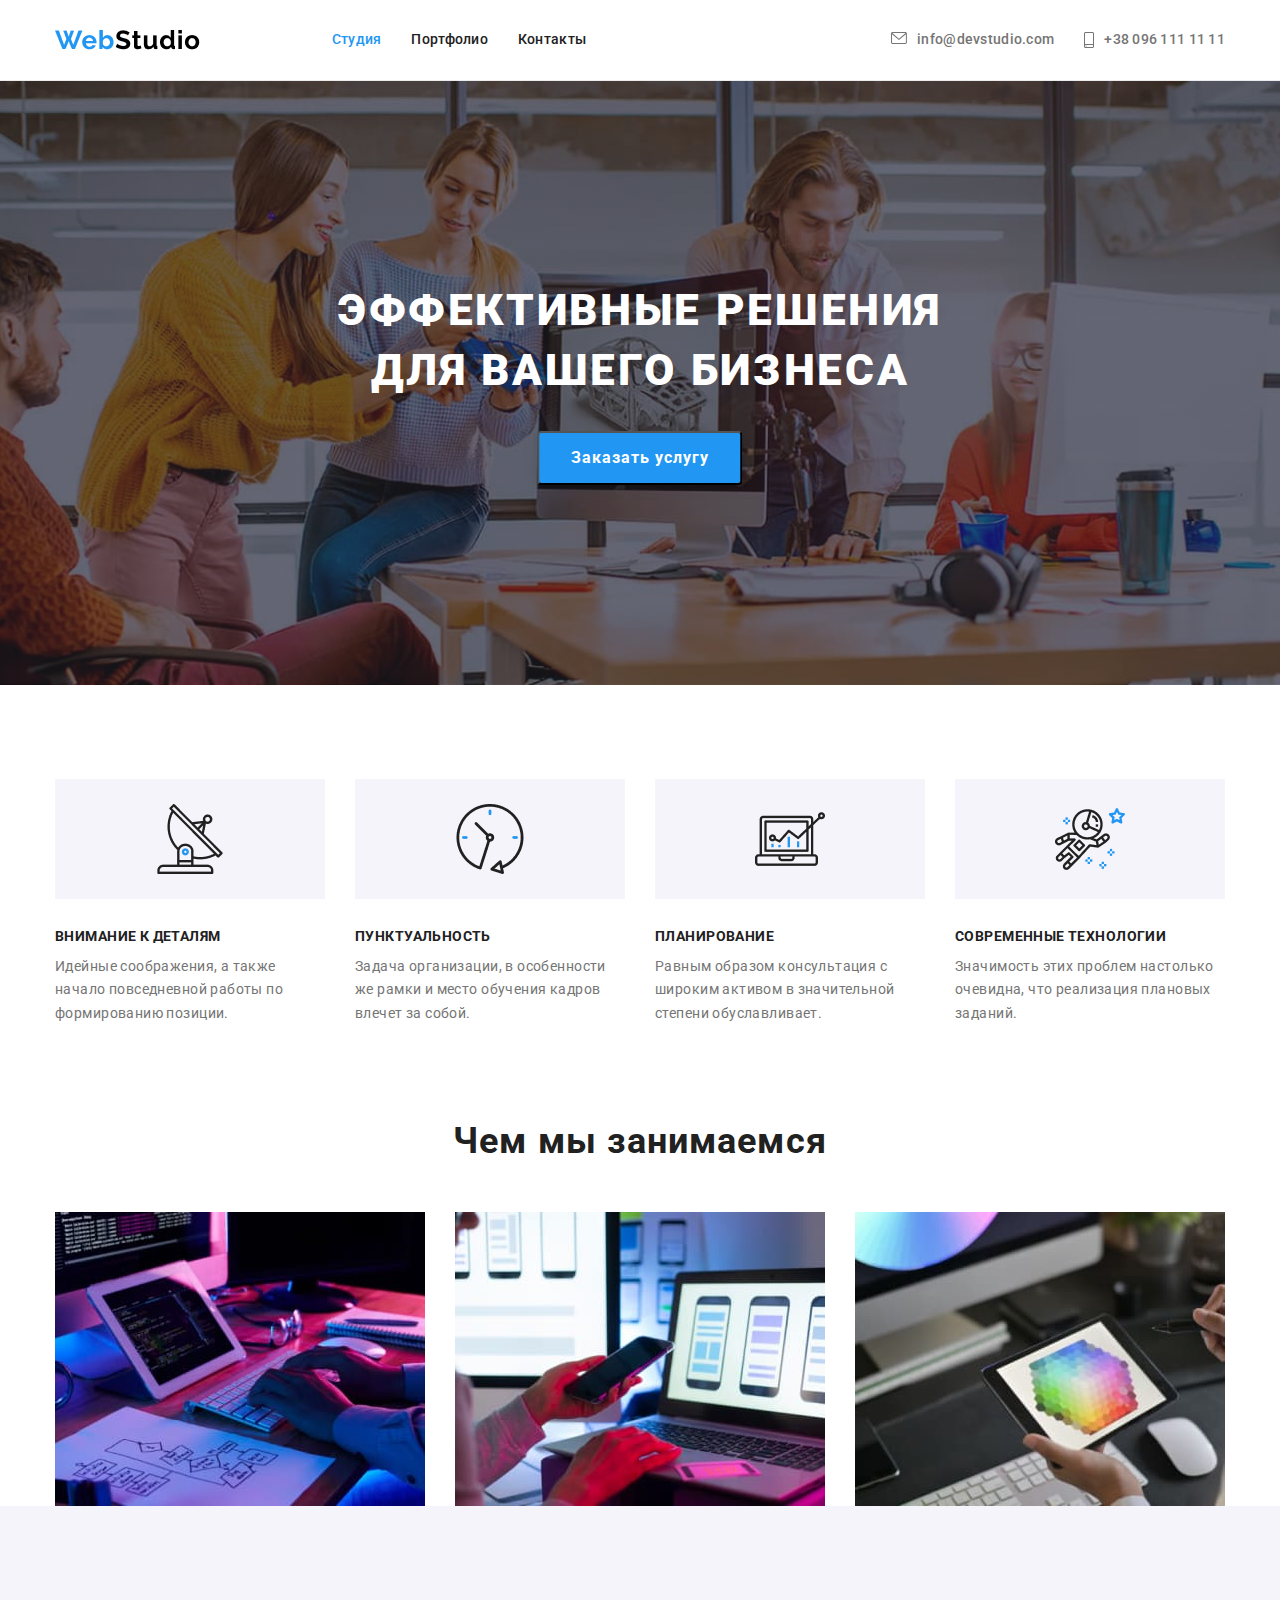
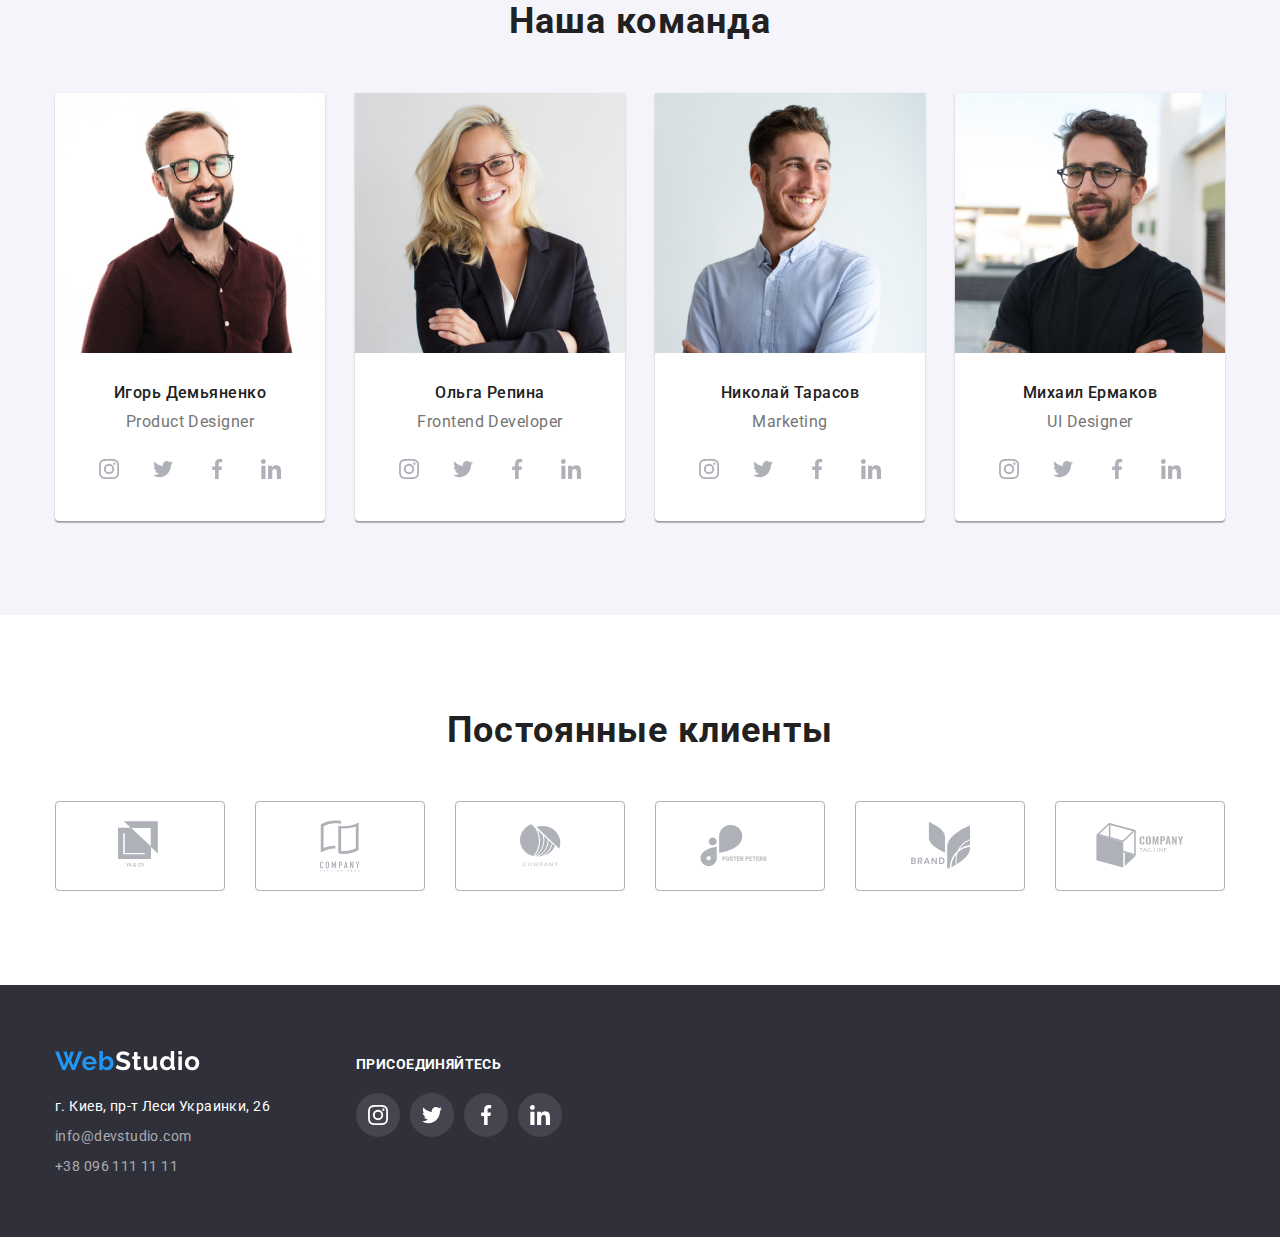
==== index.html @ 47b43efd "скопіював дз4" ====
<!DOCTYPE html>
<html lang="ru">
<head>
	<meta charset="UTF-8">
	<meta name="viewport" content="width=device-width, initial-scale=1.0">
	<title>homework4</title>
	<link href="https://fonts.googleapis.com/css2?family=Roboto:wght@400;500;700;900&display=swap" rel="stylesheet">
	<link rel="stylesheet" href="./css/modern-normalize.css">
	<link rel="stylesheet" href="./css/style.css">
</head>
<body>

	<header id="header">
		<div class="container">
			<a	href="." class="logo-header"><img src="./images/WebStudioheader.png" alt="logo"></a>
			<nav>
				<ul class="navygation">
					<li><a href="./index.html" class="activ">Студия</a></li>
					<li><a href="./portfolio.html">Портфолио</a></li>
					<li><a href="">Контакты</a></li>
				</ul>
				<ul  class="contact-us">
					<li>
						<a href="mailto:info@devstudio.com" class="contact-us-list">
						<svg class="contact-us-icon" width="16" height="12">
							<use href="./images/symbol-defs.svg#icon-envelope"></use>
						</svg>
						info@devstudio.com
						</a>
					</li>
					<li>
						<a href="tel:+380961111111">
							<svg class="contact-us-icon" width="10" height="16">
								<use href="./images/symbol-defs.svg#icon-smartphone"></use>
							</svg>
							+38 096 111 11 11
						</a>
					</li>
				</ul>
			</nav>
		</div>
	</header>


	<main id="main">
		<!--Блок герой-->
		<section class="block-hero">
			<div class="container">
				<h1>Эффективные решения<br>для вашего бизнеса</h1>
				<!--<a href="">Заказать услугу</a> переделал на кнопку согласно описи в макете-->
				<button>Заказать услугу</button>
			</div>
		</section>
		<section class="our-features">
			<div class="container">

				<h2>Особенности</h2>

				<ul class="our-features-cards">
					<li class="our-features-list">
						<h3>Внимание к деталям</h3>
						<p>Идейные соображения, а также начало повседневной работы по формированию позиции.</p>
					</li>
					<li class="our-features-list">
						<h3>Пунктуальность</h3>
						<p>Задача организации, в особенности же рамки и место обучения кадров влечет за собой.</p>
					</li>
					<li class="our-features-list">
						<h3>Планирование</h3>
						<p>Равным образом консультация с широким активом в значительной степени обуславливает.</p>
					</li>
					<li class="our-features-list">
						<h3>Современные технологии</h3>
						<p>Значимость этих проблем настолько очевидна, что реализация плановых заданий.</p>
					</li>
				</ul>
				
			</div>
		</section>
		<section class="activity">
			<div class="container">
				<h2>Чем мы занимаемся</h2>
				<ul class="activity-list">
					<li><img src="./images/img1.jpg" alt="Разработка приложений для персонального компьютера" width="370"></li>
					<li><img src="./images/img2.jpg" alt="Разработка приложений для смартфона" width="370"></li>
					<li><img src="./images/img3.jpg"  alt="Разработка приложений для планшета" width="370"></li>
				</ul>
			</div>
		</section>
		<section class="team">
			<div class="container">
				<h2>Наша команда</h2>
				<ul class="team-list">
					<li class="team-item">
						<img src="./images/img_team1.jpg" alt="Игорь Демьяненко" width="270">
						<div>
							<h3>Игорь Демьяненко</h3>
							<p>Product Designer</p>
						</div>
						<div class="social-block-team">
							<ul class="social-list-team">
								<li>
									<a href="social-icon-team">
										<svg class="icon-team" width="20" height="20">
											<use href="./images/symbol-defs.svg#icon-instagram"></use>
										</svg>
									</a>
								</li>
								<li>
									<a href="social-icon-team">
										<svg class="icon-team" width="20" height="20">
											<use href="./images/symbol-defs.svg#icon-twitter"></use>
										</svg>
									</a>
								</li>
								<li>
									<a href="social-icon-team">
										<svg class="icon-team" width="20" height="20">
											<use href="./images/symbol-defs.svg#icon-facebook"></use>
										</svg>
									</a>
								</li>
								<li>
									<a href="social-icon-team">
										<svg class="icon-team" width="20" height="20">
											<use href="./images/symbol-defs.svg#icon-linkedin"></use>
										</svg>
									</a>
								</li>
							</ul>
						</div>
					</li>

					<li class="team-item">
						<img src="./images/img_team2.jpg" alt="Ольга Репина" width="270">
						<div>
							<h3>Ольга Репина</h3>
							<p>Frontend Developer</p>
						</div>
						<div class="social-block-team">
							<ul class="social-list-team">
								<li>
									<a href="social-icon-team">
										<svg class="icon-team" width="20" height="20">
											<use href="./images/symbol-defs.svg#icon-instagram"></use>
										</svg>
									</a>
								</li>
								<li>
									<a href="social-icon-team">
										<svg class="icon-team" width="20" height="20">
											<use href="./images/symbol-defs.svg#icon-twitter"></use>
										</svg>
									</a>
								</li>
								<li>
									<a href="social-icon-team">
										<svg class="icon-team" width="20" height="20">
											<use href="./images/symbol-defs.svg#icon-facebook"></use>
										</svg>
									</a>
								</li>
								<li>
									<a href="social-icon-team">
										<svg class="icon-team" width="20" height="20">
											<use href="./images/symbol-defs.svg#icon-linkedin"></use>
										</svg>
									</a>
								</li>
							</ul>
						</div>
					</li>
				
					<li class="team-item">
					<img src="./images/img_team3.jpg" alt="Николай Тарасов" width="270">
						<div>
							<h3>Николай Тарасов</h3>
							<p>Marketing</p>
						</div>
						<div class="social-block-team">
							<ul class="social-list-team">
								<li>
									<a href="social-icon-team">
										<svg class="icon-team" width="20" height="20">
											<use href="./images/symbol-defs.svg#icon-instagram"></use>
										</svg>
									</a>
								</li>
								<li>
									<a href="social-icon-team">
										<svg class="icon-team" width="20" height="20">
											<use href="./images/symbol-defs.svg#icon-twitter"></use>
										</svg>
									</a>
								</li>
								<li>
									<a href="social-icon-team">
										<svg class="icon-team" width="20" height="20">
											<use href="./images/symbol-defs.svg#icon-facebook"></use>
										</svg>
									</a>
								</li>
								<li>
									<a href="social-icon-team">
										<svg class="icon-team" width="20" height="20">
											<use href="./images/symbol-defs.svg#icon-linkedin"></use>
										</svg>
									</a>
								</li>
							</ul>
						</div>
					</li>
					
					<li class="team-item">
					<img src="./images/img_team4.jpg" alt="Михаил Ермаков" width="270">
						<div>
							<h3>Михаил Ермаков</h3>
							<p>UI Designer</p>
						</div>
						<div class="social-block-team">
							<ul class="social-list-team">
								<li>
									<a href="social-icon-team">
										<svg class="icon-team" width="20" height="20">
											<use href="./images/symbol-defs.svg#icon-instagram"></use>
										</svg>
									</a>
								</li>
								<li>
									<a href="social-icon-team">
										<svg class="icon-team" width="20" height="20">
											<use href="./images/symbol-defs.svg#icon-twitter"></use>
										</svg>
									</a>
								</li>
								<li>
									<a href="social-icon-team">
										<svg class="icon-team" width="20" height="20">
											<use href="./images/symbol-defs.svg#icon-facebook"></use>
										</svg>
									</a>
								</li>
								<li>
									<a href="social-icon-team">
										<svg class="icon-team" width="20" height="20">
											<use href="./images/symbol-defs.svg#icon-linkedin"></use>
										</svg>
									</a>
								</li>
							</ul>
						</div>
					</li>
				</ul>
			</div>
		</section>

		<section class="regular-customers">
			<div class="container">
				<h2>Постоянные клиенты</h2>
				<ul class="regular-customers-list">
					<li>
						<a href="customers-logo">
							<svg class="customers-logo-item" width="44" height="49">
								<use href="./images/symbol-defs.svg#icon-logo1"></use>
							</svg>
						</a>
					</li>
					<li>
						<a href="customers-logo">
							<svg class="customers-logo-item" width="40" height="52">
								<use href="./images/symbol-defs.svg#icon-logo2"></use>
							</svg>
						</a>
					</li>
					<li>
						<a href="customers-logo">
							<svg class="customers-logo-item" width="41" height="43">
								<use href="./images/symbol-defs.svg#icon-logo3"></use>
							</svg>
						</a>
					</li>
					<li>
						<a href="customers-logo">
							<svg class="customers-logo-item" width="80" height="42">
								<use href="./images/symbol-defs.svg#icon-logo4"></use>
							</svg>
						</a>
					</li>
					<li>
						<a href="customers-logo">
							<svg class="customers-logo-item" width="59" height="47">
								<use href="./images/symbol-defs.svg#icon-logo5"></use>
							</svg>
						</a>
					</li>
					<li>
						<a href="customers-logo">
							<svg class="customers-logo-item" width="88" height="45">
								<use href="./images/symbol-defs.svg#icon-logo6"></use>
							</svg>
						</a>
					</li>
				</ul>
			</div>

		</section>

	</main>

	<footer id="footer">
		<div class="container">
			<div class="footer-box">
				<div class="addres-box">
					<a	href="" class="logo-footer"><img src="./images/WebStudiofooter.png" alt="logo"></a>
					<address>
						<ul class="footer-contacts">
							<li class="addres"><a href="">г. Киев, пр-т Леси Украинки, 26</a></li>
							<li class="contacts-mail"><a href="mailto:info@devstudio.com">info@devstudio.com</a></li>
							<li class="contacts-tell"><a href="tel:+380961111111">+38 096 111 11 11</a></li>
						</ul>
					</address>
				</div>
				<div class="social-links">
					<p>присоединяйтесь</p>
					<ul class="social-list">
						<li>
							<a href="social-icon">
								<svg class="icon" width="20" height="20">
									<use href="./images/symbol-defs.svg#icon-instagram"></use>
								</svg>
							</a>
						</li>
						<li>
							<a href="social-icon">
								<svg class="icon" width="20" height="20">
									<use href="./images/symbol-defs.svg#icon-twitter"></use>
								</svg>
							</a>
						</li>
						<li>
							<a href="social-icon">
								<svg class="icon" width="20" height="20">
									<use href="./images/symbol-defs.svg#icon-facebook"></use>
								</svg>
							</a>
						</li>
						<li>
							<a href="social-icon">
								<svg class="icon" width="20" height="20">
									<use href="./images/symbol-defs.svg#icon-linkedin"></use>
								</svg>
							</a>
						</li>
					</ul>
				</div>
			</div>
		</div>
   </footer>		
</body>
</html>
---- css/style.css ----
:root {
	--primary-bg-color:  #ffffff;
	--primary-text-color: #212121;
	--secondary-text-color: #757575;
	--acent-text-color-navigation: #2196F3;
	--hero-text-color: #ffffff;
	--secondary-bg-color: #2F303A;
	--hero-button-bg: #2196F3;
	--hero-button-bg-activ: #188CE8;
	--team-bg: #F5F4FA;
	--filter-bg-color: #F5F4FA;
	--gradient-color: rgba(47, 48, 58, 0.4);
	--icon-footer-bg: rgba(255, 255, 255, 0.1);
	--icon-team-color: #AFB1B8;
}

body {
	font-family: Roboto;
	background: var(--primary-bg-color);
}
body li {
	list-style-type: none;
}

/*убираем стандартные маржены*/
h1,
h2,
h3,
h4,
p,
ul {
	margin: 0;
	padding: 0;
}
/*container*/

.container {
	box-sizing: border-box; 
	width: 1200px;
	padding-left: 15px;
	padding-right: 15px;
	margin-left: auto;
	margin-right: auto;
}
/*HEADER*/

#header {
	border-bottom: 1px solid #ECECEC;
}

#header > .container {
	display: flex;
	justify-content: space-between;
	align-items: center;
}

#header a {
	display: flex;
}

nav {
	display: flex;
}

.navygation {
	display: flex;
	margin-left: 93px;
}

.contact-us {
	display: flex;
	margin-left: 305px;
}

.logo-header {
	padding-top: 6px;
	padding-bottom: 5px;
	margin-top: 24px;
	margin-bottom: 25px;

}

.logo-header img {
	display: block;
}

nav li:not(:first-child) {
	margin-left: 30px;
}

.navygation a,
.contact-us a {

	text-decoration: none;
	font-weight: 500;
	font-size: 14px;
	line-height: 1.14;
	letter-spacing: 0.02em;
}
.navygation a {
	color: var(--primary-text-color);
}
.contact-us  a {
	color: var(--secondary-text-color);
}

.navygation a:hover,
.navygation a:focus,
.contact-us a:hover,
.contact-us a:focus  {
	color: var(--acent-text-color-navigation);
	fill: var(--acent-text-color-navigation);
}

.contact-us-list a{
	display: flex;
	flex-direction: row;
	justify-content: space-between;
}

.contact-us-icon {
	margin-right: 10px;
	fill: currentColor;
}

/*END HEADER*/

/*HERO*/
.block-hero {
	max-width: 1600px;
	padding-top: 200px;
	padding-bottom: 200px;
	margin-left: auto;
	margin-right: auto;

	background: var(--secondary-bg-color);
	color: var(--hero-text-color);
	background-image: linear-gradient(var(--gradient-color), var(--gradient-color)), url(../images/herobackground.jpg);
	background-repeat: no-repeat;
	background-size: cover;
	background-position: center;
}

/*.block-hero > .container {
	padding-top: 200px;
	padding-bottom: 200px;
}*/

.block-hero  h1 {
	text-align: center;
	text-decoration: none;
	font-weight: 900;
	font-size: 44px;
	line-height: 1.36;
	letter-spacing: 0.06em;
	text-transform: uppercase;
	margin-bottom: 30px;
}

.block-hero button,
.block-hero button:hover {
	position: relative;
	left: 50%;
	transform: translate(-50%, 0);
	padding: 10px 32px;

	font-weight: 700;
	font-size: 16px;
	line-height: 1.87;
	text-align: center;
	letter-spacing: 0.06em;
	color: var(--hero-text-color);
	box-shadow: 0px 4px 4px rgba(0, 0, 0, 0.15);
	border-radius: 4px;
}

/* изменение фона при наведении на кнопку*/
.block-hero button {
	background: var(--hero-button-bg);
}

.block-hero button:hover,
.block-hero button:focus {
	background: var(--hero-button-bg-activ);
}

/*end HERO*/


/*ОСОБЕННОСТИ*/

/* скрываем h2 который отсутствует на макете*/

.our-features {
	padding-top: 94px;
	padding-bottom: 94px;
}

.our-features h2 {
	display: none;
	/*opacity: 0;*/
}

.our-features-cards {
	display: flex;

}

.our-features-list:not(:last-child) {
	margin-right: 30px;
}

.our-features-list {
	display: block;
	width: 270px;
}

/*создаю картинки через псевдоэлементы*/

.our-features-list::before {
	content: "";
	display: block;
	height: 120px;
	width: 270px;
	
	background-repeat: no-repeat;
	background-position: center;
	background-color: var(--team-bg);
	margin-bottom: 30px;
}

.our-features-list:nth-child(1)::before {
	background-image: url(../images/antenna1.png);
}

.our-features-list:nth-child(2)::before {
	background-image: url(../images/clock.png);
}

.our-features-list:nth-child(3)::before {
	background-image: url(../images/diagram.png);
}

.our-features-list:nth-child(4)::before {
	background-image: url(../images/astronaut.png);
}

/*END создаю картинки через псевдоэлементы*/

.our-features h3 {
	display: block;
	margin-bottom: 10px;


	font-weight: 700;
	font-size: 14px;
	line-height: 1.14;
	letter-spacing: 0.03em;
	text-transform: uppercase;
	color: var(--primary-text-color);
}
.our-features p {
	font-weight: 400;
	font-size: 14px;
	line-height: 1.71;
	letter-spacing: 0.03em;
	color: var(--secondary-text-color);
}
/*END ОСОБЕННОСТИ*/ 

/*ЧЕМ МЫ ЗАНИМАЕМСЯ*/

.activity  h2 {
	text-align: center;

	font-weight: 700;
	font-size: 36px;
	line-height: 1.17;
	letter-spacing: 0.03em;
	color: var(--primary-text-color)
}

.activity-list {
	display: flex;
	justify-content: space-between;
	margin-top: 50px;
}

.activity-list img {
	display: block;
}
/*END ЧЕМ МЫ ЗАНИМАЕМСЯ*/

/*НАША КОМАНДА*/

.team {
	padding-top: 94px;
	padding-bottom: 94px;

	background: var(--team-bg);
}

.team  h2 {
	text-align: center;
	margin-bottom: 50px;

	font-weight: 700;
	font-size: 36px;
	line-height: 1.17;
	letter-spacing: 0.03em;
	color: var(--primary-text-color);
}

.team-item {
	padding-bottom: 30px;

	box-shadow: 0px 1px 3px rgba(0, 0, 0, 0.12), 0px 1px 1px rgba(0, 0, 0, 0.14), 0px 2px 1px rgba(0, 0, 0, 0.2);
	border-radius: 0px 0px 4px 4px;
	background-color: var(--primary-bg-color);

}

.team-item > img {
	display: block;
	margin-bottom: 30px;
}

.team h3 {
	text-align: center;
	margin-bottom: 10px;

	font-weight: 500;
	font-size: 16px;
	line-height: 1.19;
	letter-spacing: 0.03em;
	color: var(--primary-text-color);
}
.team p {
	text-align: center;

	font-weight: 400;
	font-size: 16px;
	line-height: 1.19;
	letter-spacing: 0.03em;
	color: var(--secondary-text-color);

	margin-bottom: 16px;
}

.team-list {
	display: flex;
	justify-content: space-between;
}

/*----------------------*/





.social-list-team a {
	display: flex;
	padding: 0;
}


.social-list-team {
	display: flex;
	justify-content: space-between;
	padding-left: 32px;
	padding-right: 32px;
}


.social-list-team li
 {
	display: flex;
	justify-content: center;
	align-items: center;
	width: 44px;
	height: 44px;
	border-radius: 50%;
	background: #ffffff;
	fill: var(--icon-team-color);
}

.social-list-team a {
	display: flex;
	justify-content: center;
	align-items: center;
	width: 44px;
	height: 44px;
	border-radius: 50%;
}

.social-list-team a:focus,
.social-list-team > li:hover {
	background-color: var(--hero-button-bg);
	fill: var(--hero-text-color);
}

/*regular-customers*/


.regular-customers {
	padding-top: 94px;
	padding-bottom: 94px;
}

.regular-customers h2 {
	margin-bottom: 50px;

	font-weight: 700;
	font-size: 36px;
	line-height: 1.17;
	text-align: center;
	letter-spacing: 0.03em;

	color: var(--primary-text-color);
}

.regular-customers-list {
	display: flex;
	justify-content: space-between;
}


.regular-customers-list  a {
	display: flex;
	justify-content: center;
	align-items: center;

	width: 170px;
	height: 90px;
	border: 1px solid var(--icon-team-color);
	box-sizing: border-box;
	border-radius: 4px;
	fill:  #AFB1B8;
	cursor: pointer;
}

.regular-customers-list a:focus,
.regular-customers-list  a:hover {
	border-color: var(--hero-button-bg);
	fill: var(--hero-button-bg);
}
/*end regular-customers*/

/*FOOTER*/

footer {
	padding-top: 60px;
	padding-bottom: 60px;


	background: var(--secondary-bg-color);
}

.logo-footer > img {
	display: block;
}

.logo-footer {
	display: block;
	width: 145px;

	padding-top: 6px;
	padding-bottom: 5px;
	margin-bottom: 20px;

}


.addres > a {
	display: block;

	font-style: normal;
	text-decoration: none;
	font-weight: 400;
	font-size: 14px;
	line-height: 1.5;
	letter-spacing: 0.03em;
	color: var(--hero-text-color);
}
.contacts-mail > a,
.contacts-tell > a  {
	display: block;

	font-style: normal;
	text-decoration: none;
	font-weight: 400;
	font-size: 14px;
	line-height: 1.5;
	letter-spacing: 0.03em;
	color:rgba(255, 255, 255, 0.6);
	;
}

.footer-contacts > li:not(:last-child) {
	margin-bottom: 9px;
}

/*----------------*/

.addres-box {
	width: 231px;
}

.footer-box {
	display: flex;
}

.social-links {
	margin-left: 70px;
	width: 206px;
}

.social-links > p {
	font-weight: 700;
	font-size: 14px;
	line-height: 1.14;
	letter-spacing: 0.03em;
	text-transform: uppercase;

	color: #FFFFFF;

	margin-top: 12px;
	margin-bottom: 20px;
}

.icon {
	fill: var(--hero-text-color);
}

.social-list {
	display: flex;
	justify-content: space-between;
}



.social-list > li {
	display: flex;
	justify-content: center;
   align-items: center;
	width: 44px;
	height: 44px;
	background-color: var(--icon-footer-bg);
	border-radius: 50%;
}

.social-list a {
	display: flex;
	justify-content: center;
   align-items: center;
	width: 44px;
	height: 44px;
	border-radius: 50%;
}

.social-list a:focus,
.social-list > li:hover {
	background-color: var(--hero-button-bg);
}



/*---------------------*/


/*стилизация портфолио*/

/*ФИЛЬТР*/

#main-portfolio {
	padding-top: 94px;
	padding-bottom: 94px;
}

.filters {
	display: flex;
	justify-content: center;
}

.filters li {
	display: flex;
	margin-bottom: 50px;
}

.filters li:not(:last-child) {
	margin-right: 8px;
}

a.activ {
	color: var(--acent-text-color-navigation);
}
.filters a {
	text-decoration: none;
	font-weight: 500;
	font-size: 16px;
	line-height: 1.62;
	letter-spacing: 0.03em;
	color: var(--primary-text-color);

	background: var(--filter-bg-color);
	border-radius: 4px;
	padding: 6px 22px;
}
.filters a:hover,
.filters a:focus {		
	font-weight: 500;
	font-size: 16px;
	line-height: 1.62;
	letter-spacing: 0.03em;
	color: var(--hero-text-color);
	box-shadow: 0px 3px 1px rgba(0, 0, 0, 0.1), 0px 1px 2px rgba(0, 0, 0, 0.08), 0px 2px 2px rgba(0, 0, 0, 0.12);

	background: var(--acent-text-color-navigation);
}

/*END ФИЛЬТР*/

/* НАШИ ПРОЕКТЫ*/



.project-list {
	box-sizing: border-box;
	display: flex;
	flex-wrap: wrap;
	justify-content: space-between;
}

.project-card {
	box-sizing: border-box;
	width: 370px;
}

.project-card img {
	display: block;
}

.project-card a {
	text-decoration: none;
}

.project-content {
	padding: 20px 24px;
	
	border-left: 1px solid #EEEEEE;
	border-right: 1px solid #EEEEEE;
	border-bottom: 1px solid #EEEEEE;
}

.project-name {
	margin-bottom: 4px;

	font-weight: 700;
	font-size: 18px;
	line-height: 2;
	letter-spacing: 0.06em;
	color: var(--primary-text-color);

}
.project-type {
	font-weight: 400;
	font-size: 16px;
	line-height: 1.9;
	letter-spacing: 0.03em;
	color: var(--secondary-text-color);
}

.project-card:not(:nth-last-child(-n + 3)) {
	margin-bottom: 30px;
}

.project-card > a {
	display: block;
	width: 100%;
	height: 100%;
}

.project-card > a:focus,
.project-card:hover {
	box-shadow: 0px 1px 1px rgba(0, 0, 0, 0.12), 0px 4px 4px rgba(0, 0, 0, 0.06), 1px 4px 6px rgba(0, 0, 0, 0.16);
}

/* END НАШИ ПРОЕКТЫ*/
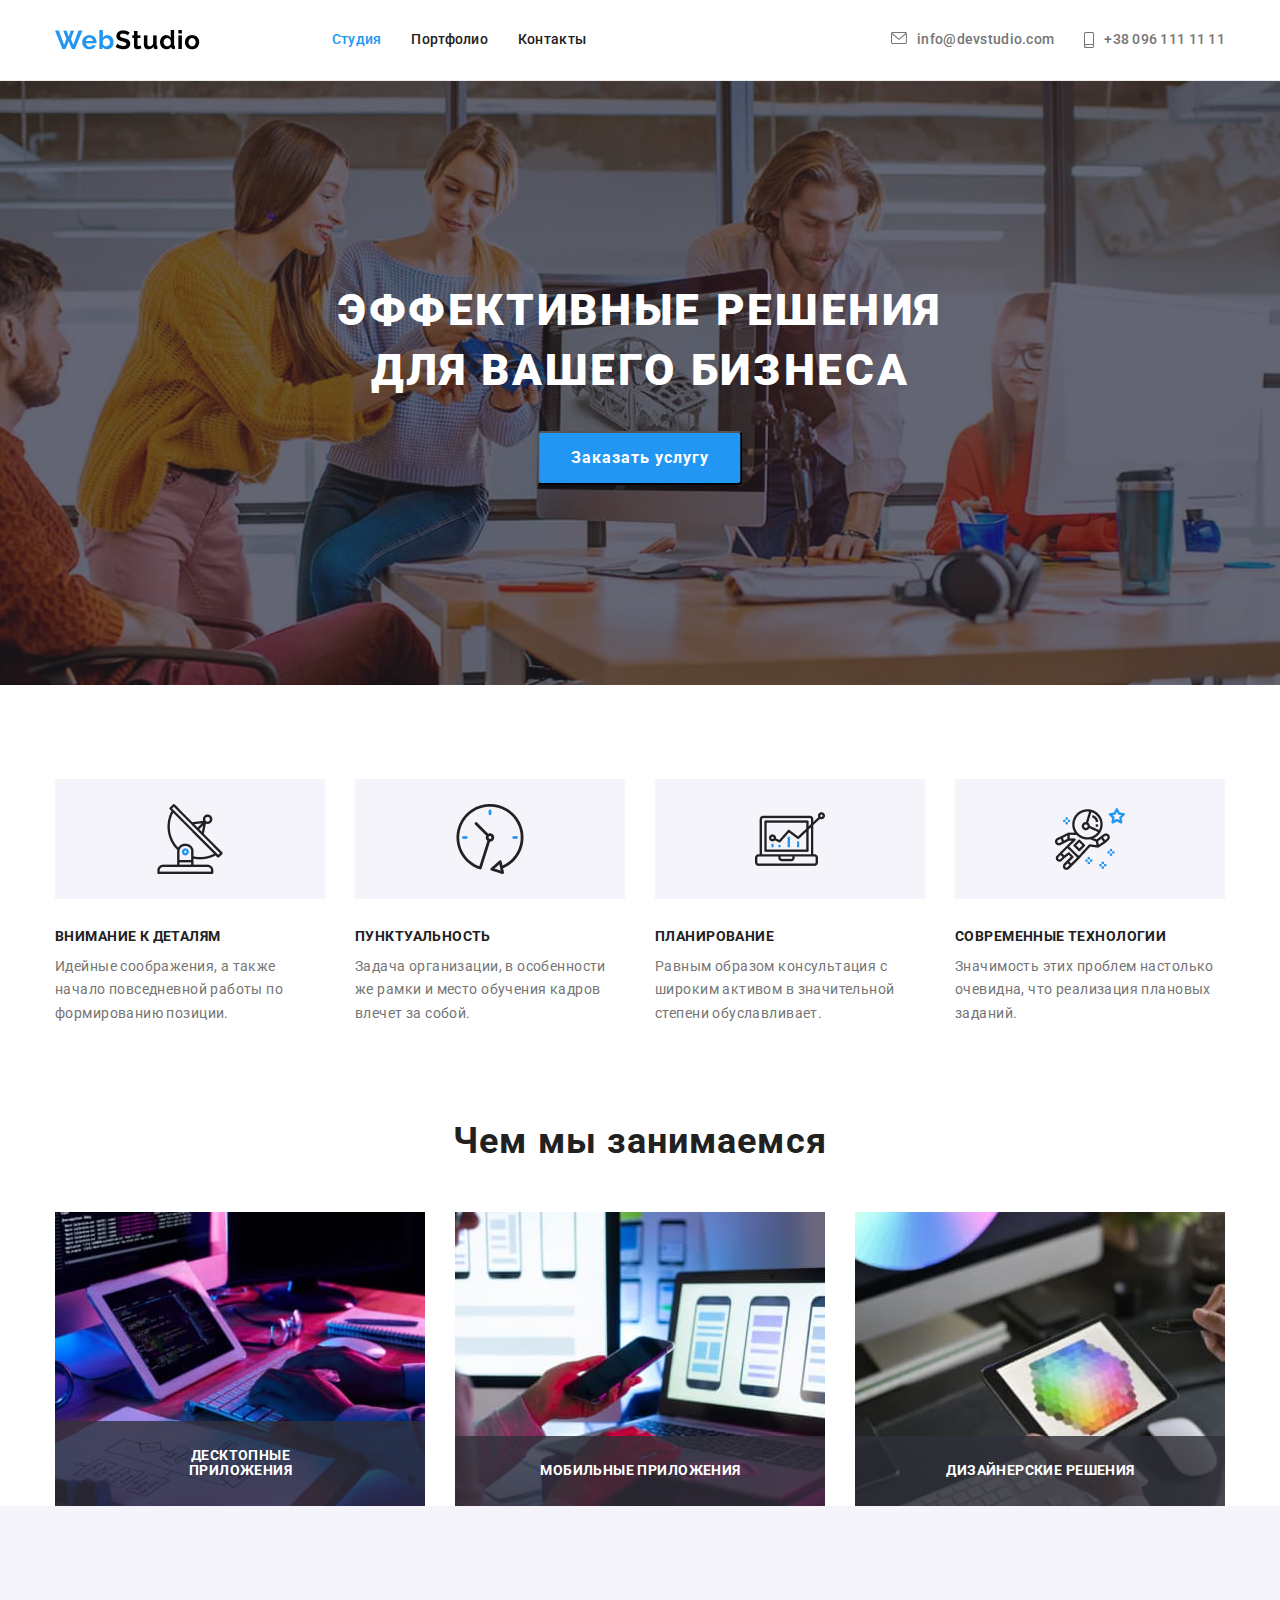
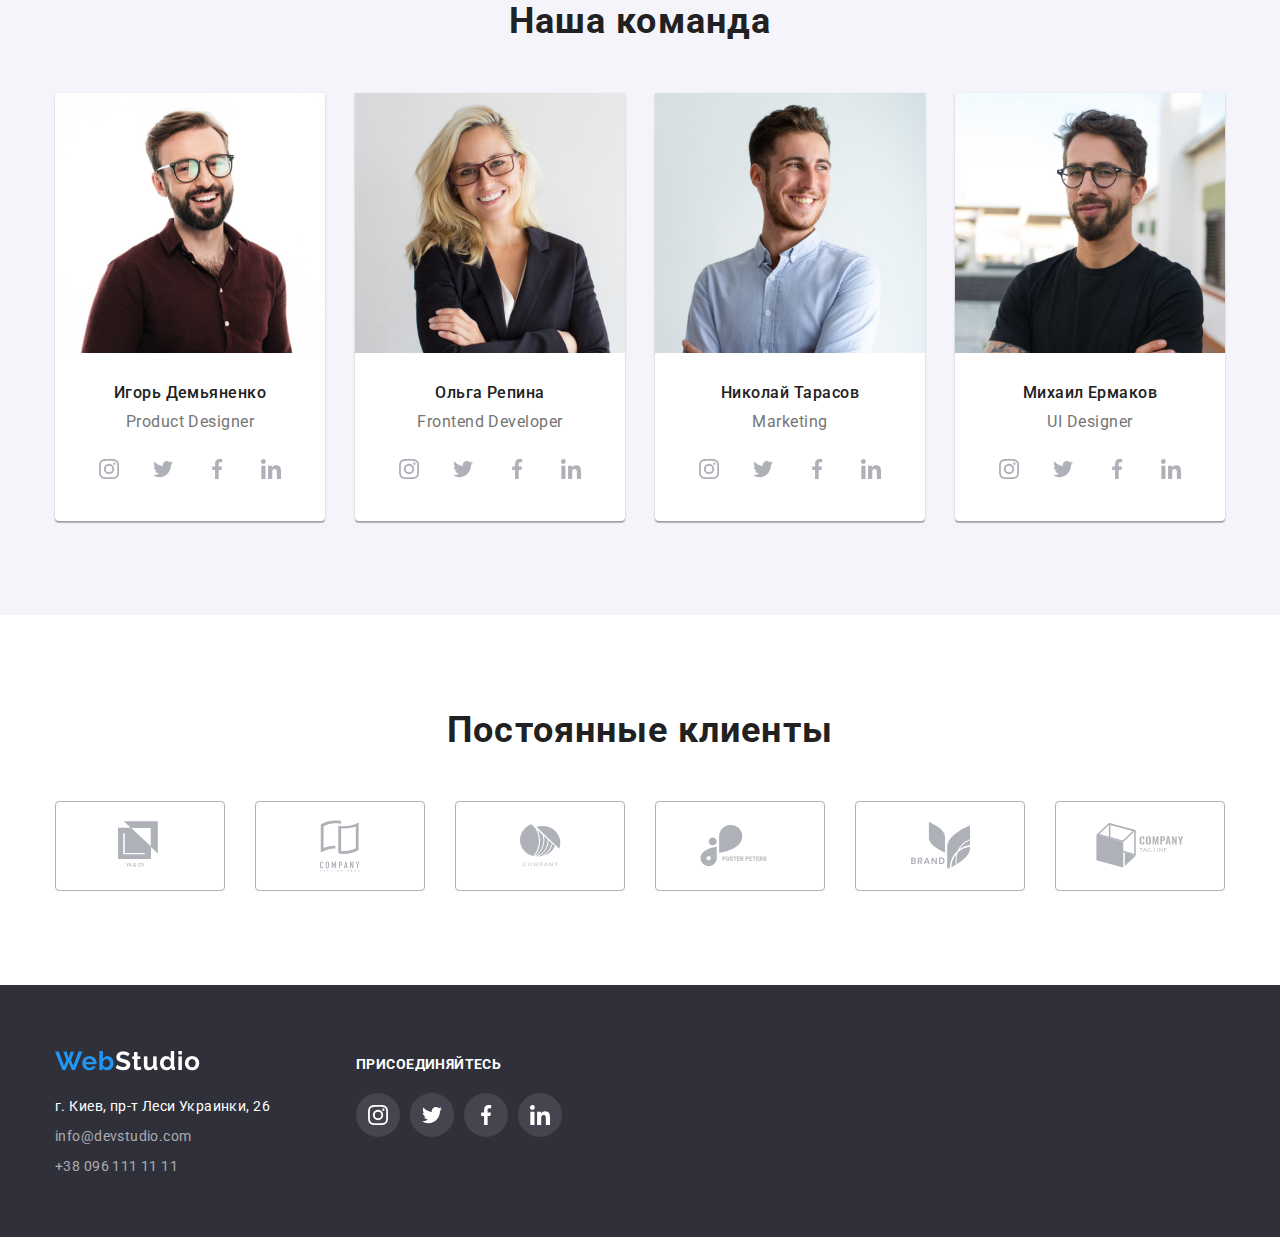
==== commit 550b21b2: "сделанно секцию чем занимаемся" ====
--- a/index.html
+++ b/index.html
@@ -81,9 +81,30 @@
 			<div class="container">
 				<h2>Чем мы занимаемся</h2>
 				<ul class="activity-list">
-					<li><img src="./images/img1.jpg" alt="Разработка приложений для персонального компьютера" width="370"></li>
-					<li><img src="./images/img2.jpg" alt="Разработка приложений для смартфона" width="370"></li>
-					<li><img src="./images/img3.jpg"  alt="Разработка приложений для планшета" width="370"></li>
+					<li>
+						<div class="activity-block">
+							<img src="./images/img1.jpg" alt="Разработка приложений для персонального компьютера" width="370">
+							<div class="activity-text">
+								<p>Десктопные приложения</p>
+							</div>
+						</div>
+					</li>
+					<li>
+						<div class="activity-block">
+							<img src="./images/img2.jpg" alt="Разработка приложений для смартфона" width="370">
+							<div class="activity-text">
+								<p>Мобильные приложения</p>
+							</div>
+						</div>
+					</li>
+					<li>
+						<div class="activity-block">
+							<img src="./images/img3.jpg"  alt="Разработка приложений для планшета" width="370">
+							<div class="activity-text">
+								<p>Дизайнерские решения</p>
+							</div>
+						</div>
+					</li>
 				</ul>
 			</div>
 		</section>
--- a/css/style.css
+++ b/css/style.css
@@ -280,6 +280,40 @@
 	color: var(--primary-text-color)
 }
 
+/*ПОЗИЦІОНУВАННЯ ТЕКСТУ ПОВЕРХ ЗОБРАЖЕНЬ*/
+
+.activity-block {
+	position: relative;
+}
+
+.activity-text > P {
+	font-weight: 700;
+	font-size: 14px;
+	line-height: 1.14;
+	text-align: center;
+	letter-spacing: 0.03em;
+	text-transform: uppercase;
+
+	color: var(--hero-text-color);
+}
+
+.activity-text {
+	position: absolute;
+	left: 0;
+	bottom: 0;
+	width: 100%;
+
+	padding-top: 27px;
+	padding-right: 82px;
+	padding-bottom: 27px;
+	padding-left: 83px;
+
+	background-color: rgba(47, 48, 58, 0.8);
+}
+
+
+
+/*end ПОЗИЦІОНУВАННЯ ТЕКСТУ ПОВЕРХ ЗОБРАЖЕНЬ*/
 .activity-list {
 	display: flex;
 	justify-content: space-between;
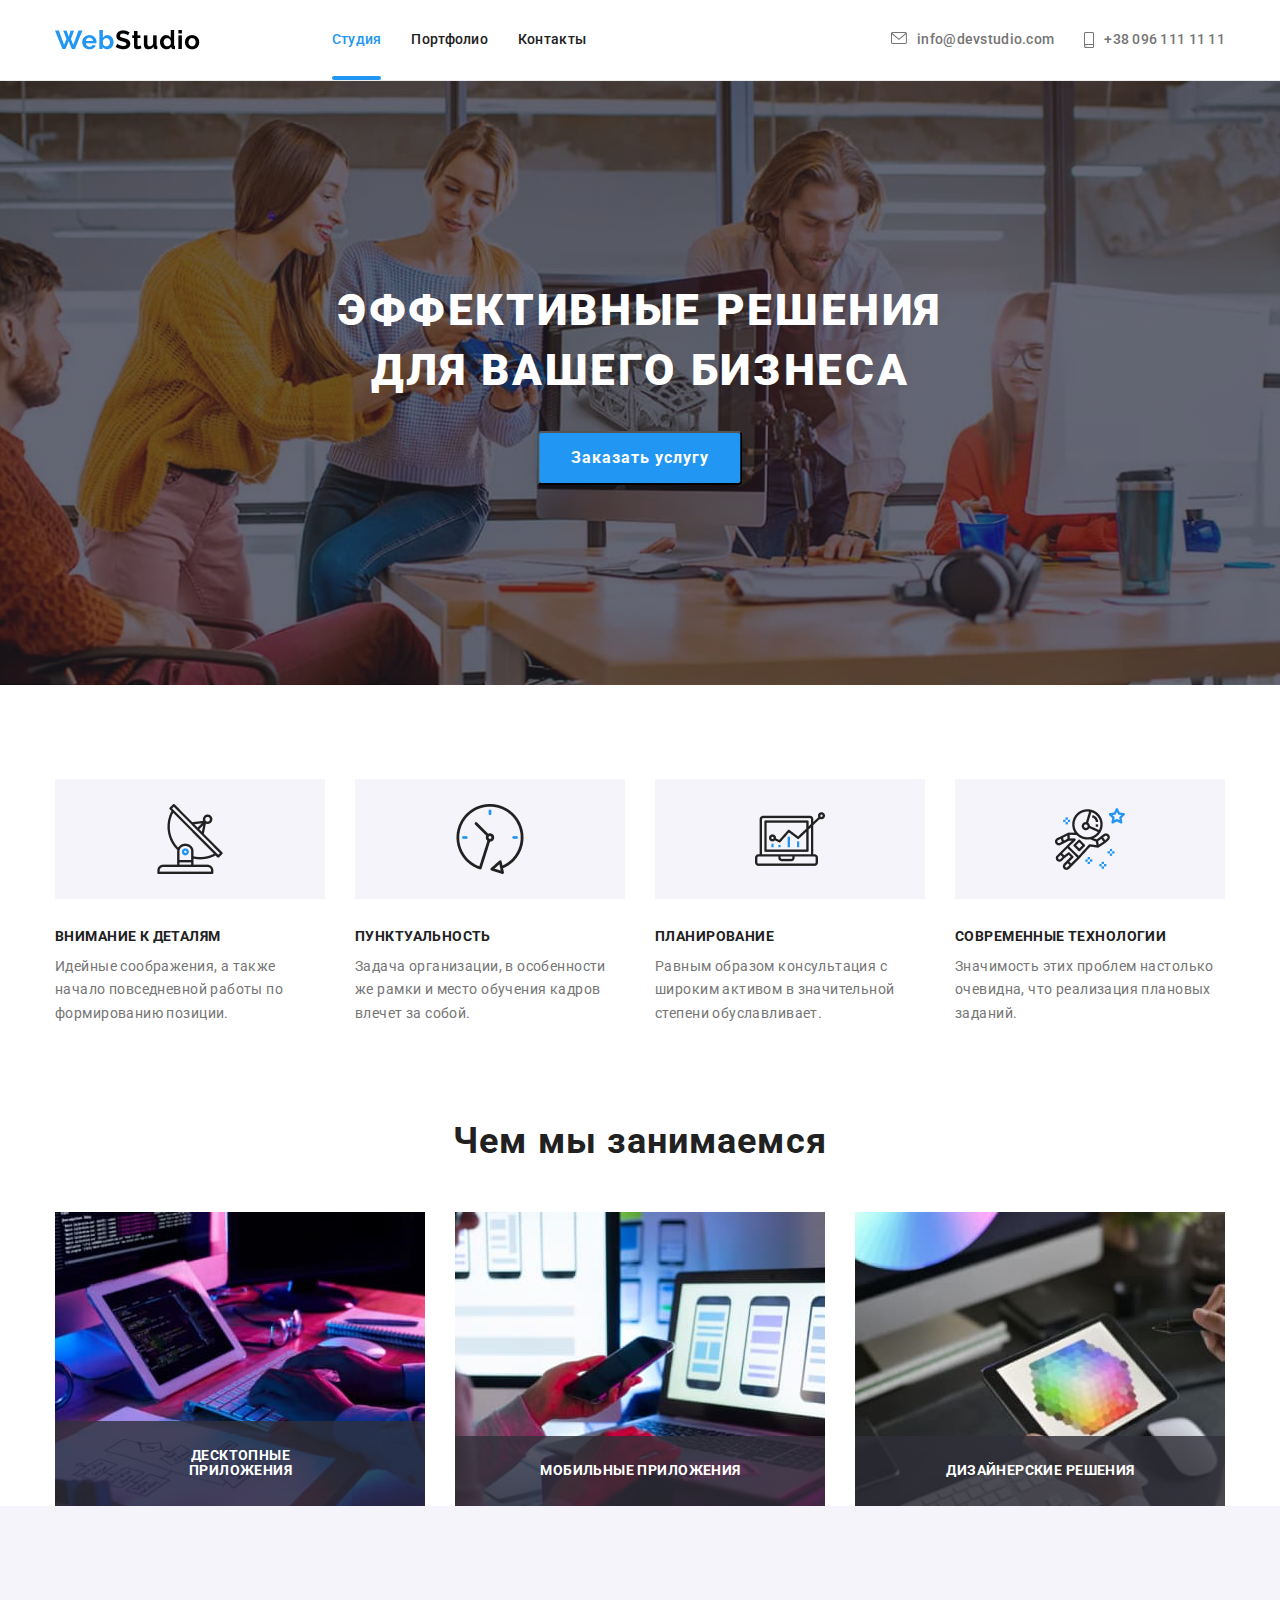
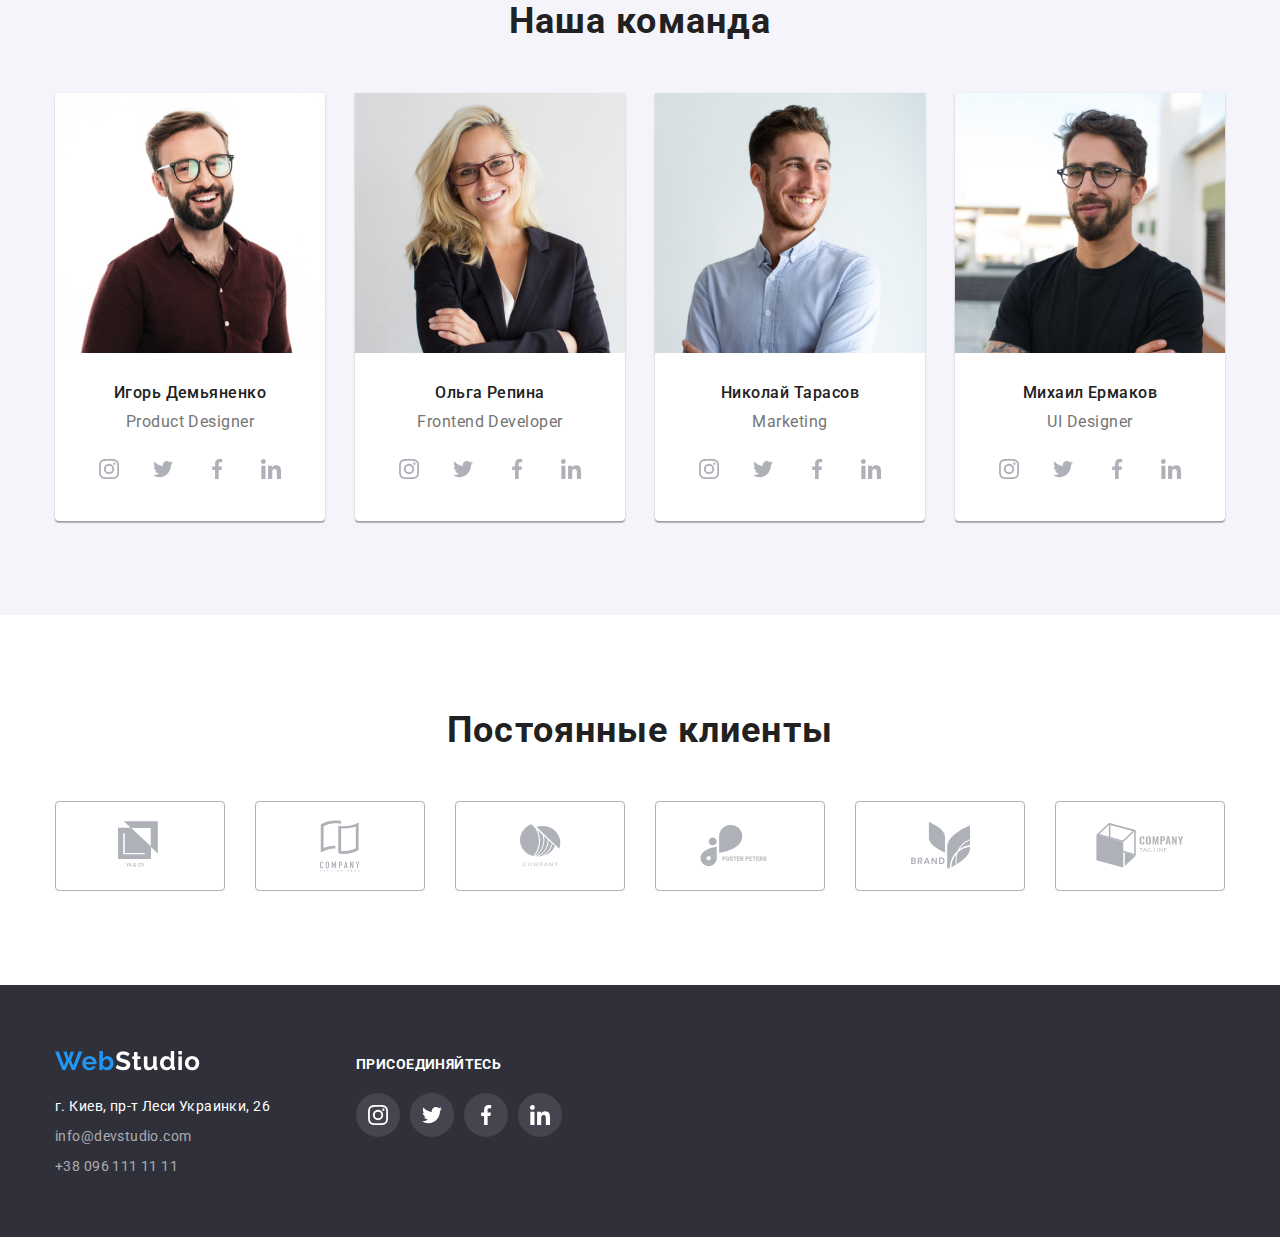
==== commit e28718d8: "сделано преходы" ====
--- a/index.html
+++ b/index.html
@@ -17,7 +17,7 @@
 				<ul class="navygation">
 					<li><a href="./index.html" class="activ">Студия</a></li>
 					<li><a href="./portfolio.html">Портфолио</a></li>
-					<li><a href="">Контакты</a></li>
+					<li><a href="#">Контакты</a></li>
 				</ul>
 				<ul  class="contact-us">
 					<li>
@@ -47,7 +47,7 @@
 		<section class="block-hero">
 			<div class="container">
 				<h1>Эффективные решения<br>для вашего бизнеса</h1>
-				<!--<a href="">Заказать услугу</a> переделал на кнопку согласно описи в макете-->
+				<!--<a href="#">Заказать услугу</a> переделал на кнопку согласно описи в макете-->
 				<button>Заказать услугу</button>
 			</div>
 		</section>
@@ -335,7 +335,7 @@
 					<a	href="" class="logo-footer"><img src="./images/WebStudiofooter.png" alt="logo"></a>
 					<address>
 						<ul class="footer-contacts">
-							<li class="addres"><a href="">г. Киев, пр-т Леси Украинки, 26</a></li>
+							<li class="addres"><a href="#">г. Киев, пр-т Леси Украинки, 26</a></li>
 							<li class="contacts-mail"><a href="mailto:info@devstudio.com">info@devstudio.com</a></li>
 							<li class="contacts-tell"><a href="tel:+380961111111">+38 096 111 11 11</a></li>
 						</ul>
--- a/css/style.css
+++ b/css/style.css
@@ -32,6 +32,9 @@
 	margin: 0;
 	padding: 0;
 }
+
+
+
 /*container*/
 
 .container {
@@ -62,14 +65,43 @@
 	display: flex;
 }
 
+.navygation li {
+	position: relative;
+}
+
+.navygation .activ::after {
+	content: "";
+	position: absolute;
+	left: 0;
+	bottom: 0;
+	width: 100%;
+	height: 4px;
+	
+	border-radius: 2px ;
+	background-color: var(--acent-text-color-navigation);
+
+}
+
 .navygation {
 	display: flex;
-	margin-left: 93px;
+	/*margin-left: 93px;
+	padding-bottom: 32px;
+	padding-top: 32px;*/
+}
+
+.navygation a {
+	display: block;
+	padding-bottom: 32px;
+	padding-top: 32px;
+
 }
 
 .contact-us {
 	display: flex;
 	margin-left: 305px;
+
+	padding-bottom: 32px;
+	padding-top: 32px;	
 }
 
 .logo-header {
@@ -110,6 +142,7 @@
 .contact-us a:focus  {
 	color: var(--acent-text-color-navigation);
 	fill: var(--acent-text-color-navigation);
+	transition: 250ms cubic-bezier(0.4, 0, 0.2, 1);
 }
 
 .contact-us-list a{
@@ -157,8 +190,7 @@
 	margin-bottom: 30px;
 }
 
-.block-hero button,
-.block-hero button:hover {
+.block-hero button {
 	position: relative;
 	left: 50%;
 	transform: translate(-50%, 0);
@@ -182,6 +214,7 @@
 .block-hero button:hover,
 .block-hero button:focus {
 	background: var(--hero-button-bg-activ);
+	transition: 250ms cubic-bezier(0.4, 0, 0.2, 1);
 }
 
 /*end HERO*/
@@ -406,8 +439,7 @@
 }
 
 
-.social-list-team li
- {
+.social-list-team li {
 	display: flex;
 	justify-content: center;
 	align-items: center;
@@ -431,6 +463,7 @@
 .social-list-team > li:hover {
 	background-color: var(--hero-button-bg);
 	fill: var(--hero-text-color);
+	transition: 250ms cubic-bezier(0.4, 0, 0.2, 1);
 }
 
 /*regular-customers*/
@@ -477,6 +510,7 @@
 .regular-customers-list  a:hover {
 	border-color: var(--hero-button-bg);
 	fill: var(--hero-button-bg);
+	transition: 250ms cubic-bezier(0.4, 0, 0.2, 1);
 }
 /*end regular-customers*/
 
@@ -595,6 +629,7 @@
 .social-list a:focus,
 .social-list > li:hover {
 	background-color: var(--hero-button-bg);
+	transition: 250ms cubic-bezier(0.4, 0, 0.2, 1);
 }
 
 
@@ -650,6 +685,7 @@
 	box-shadow: 0px 3px 1px rgba(0, 0, 0, 0.1), 0px 1px 2px rgba(0, 0, 0, 0.08), 0px 2px 2px rgba(0, 0, 0, 0.12);
 
 	background: var(--acent-text-color-navigation);
+	transition: 250ms cubic-bezier(0.4, 0, 0.2, 1);
 }
 
 /*END ФИЛЬТР*/
@@ -677,7 +713,37 @@
 .project-card a {
 	text-decoration: none;
 }
-
+/*--*/
+.project-image {
+	position: relative;
+	overflow: hidden;
+}
+
+.project-image-overlay {
+	position: absolute;
+	transform: translateY(100%);
+
+	top: 0;
+	left: 0;
+
+	box-sizing: border-box;
+	width: 100%;
+	height: 100%;
+	padding: 63px 24px;
+	font-weight: 400;
+	font-size: 18px;
+	line-height: 1.56;
+	letter-spacing: 0.03em;
+	background-color: rgba(33, 150, 243, 0.9);
+	color: var(--hero-text-color);
+}
+
+.project-card > a:focus .project-image-overlay,
+.project-card > a:hover  .project-image-overlay {
+	transform: translateY(0);
+	transition: 250ms cubic-bezier(0.4, 0, 0.2, 1);
+}
+/*--*/
 .project-content {
 	padding: 20px 24px;
 	
@@ -715,8 +781,9 @@
 }
 
 .project-card > a:focus,
-.project-card:hover {
+.project-card > a:hover {
 	box-shadow: 0px 1px 1px rgba(0, 0, 0, 0.12), 0px 4px 4px rgba(0, 0, 0, 0.06), 1px 4px 6px rgba(0, 0, 0, 0.16);
+	transition: 250ms cubic-bezier(0.4, 0, 0.2, 1);
 }
 
 /* END НАШИ ПРОЕКТЫ*/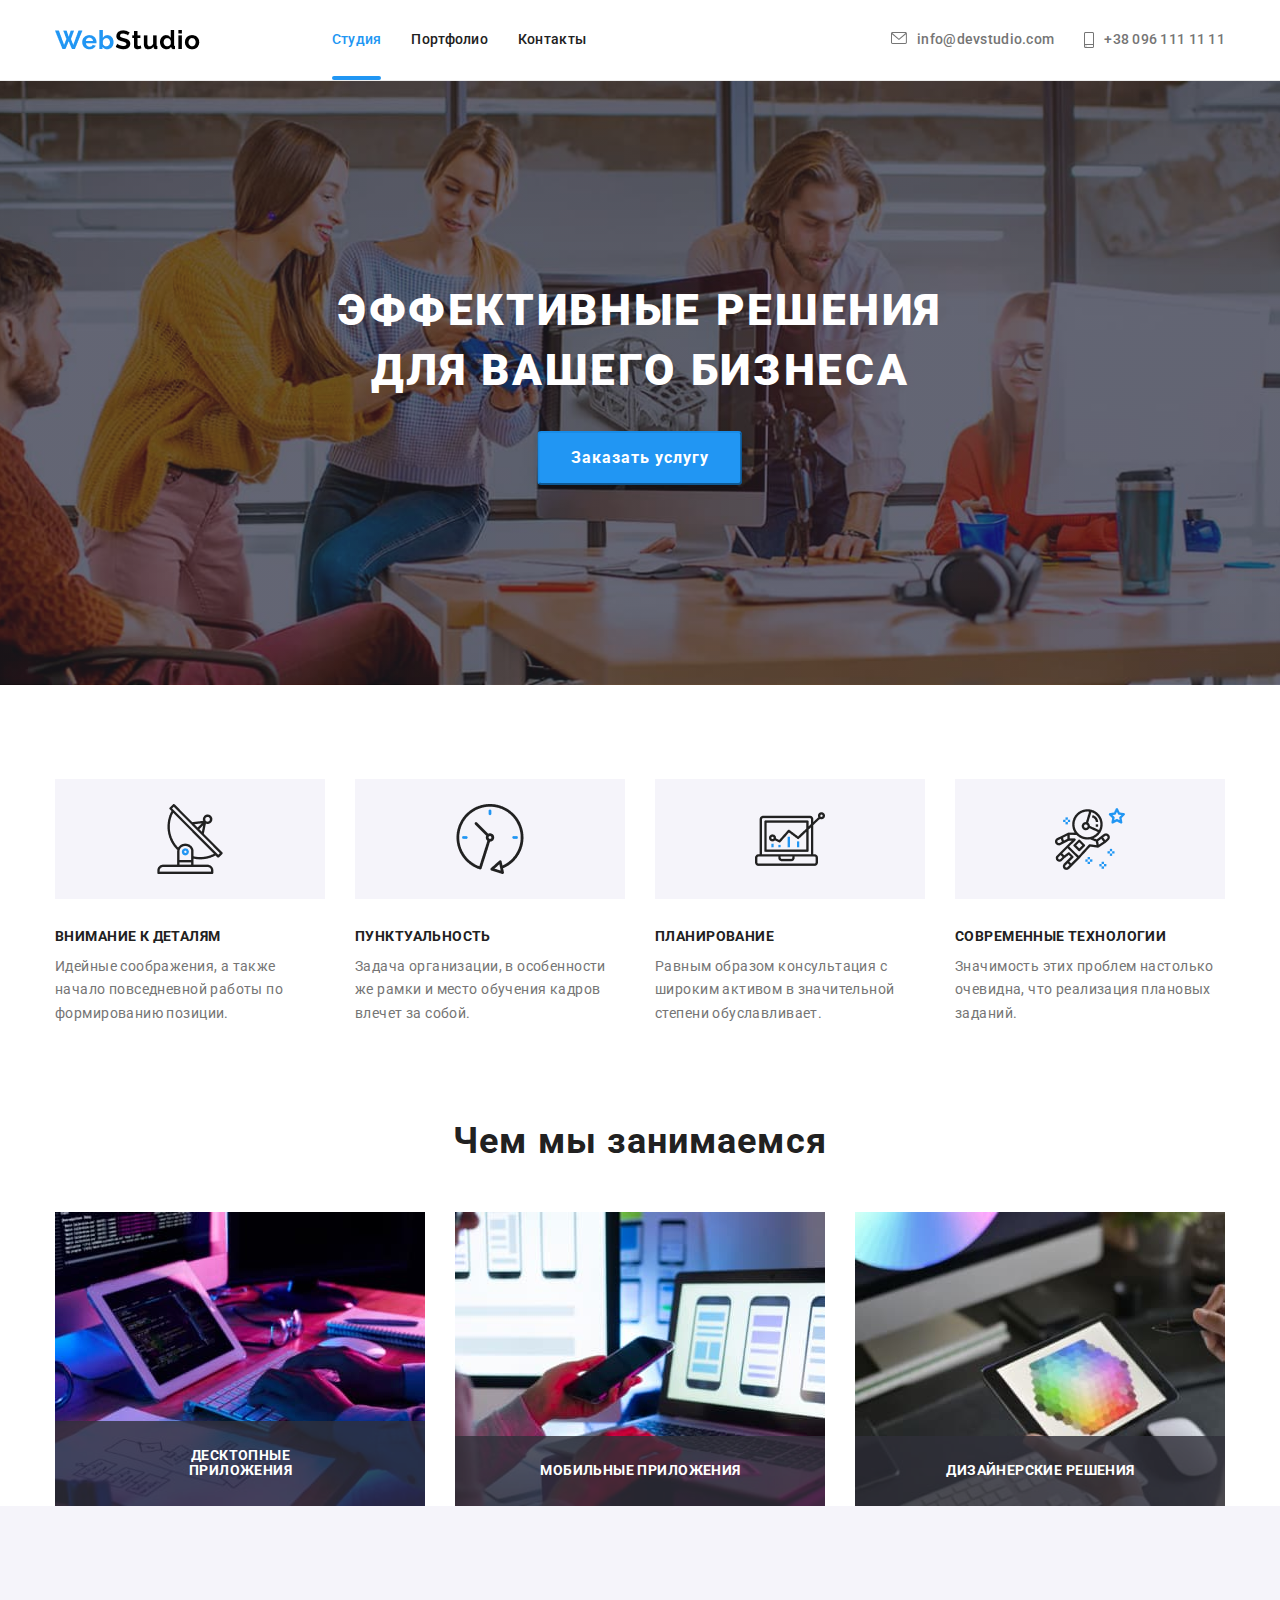
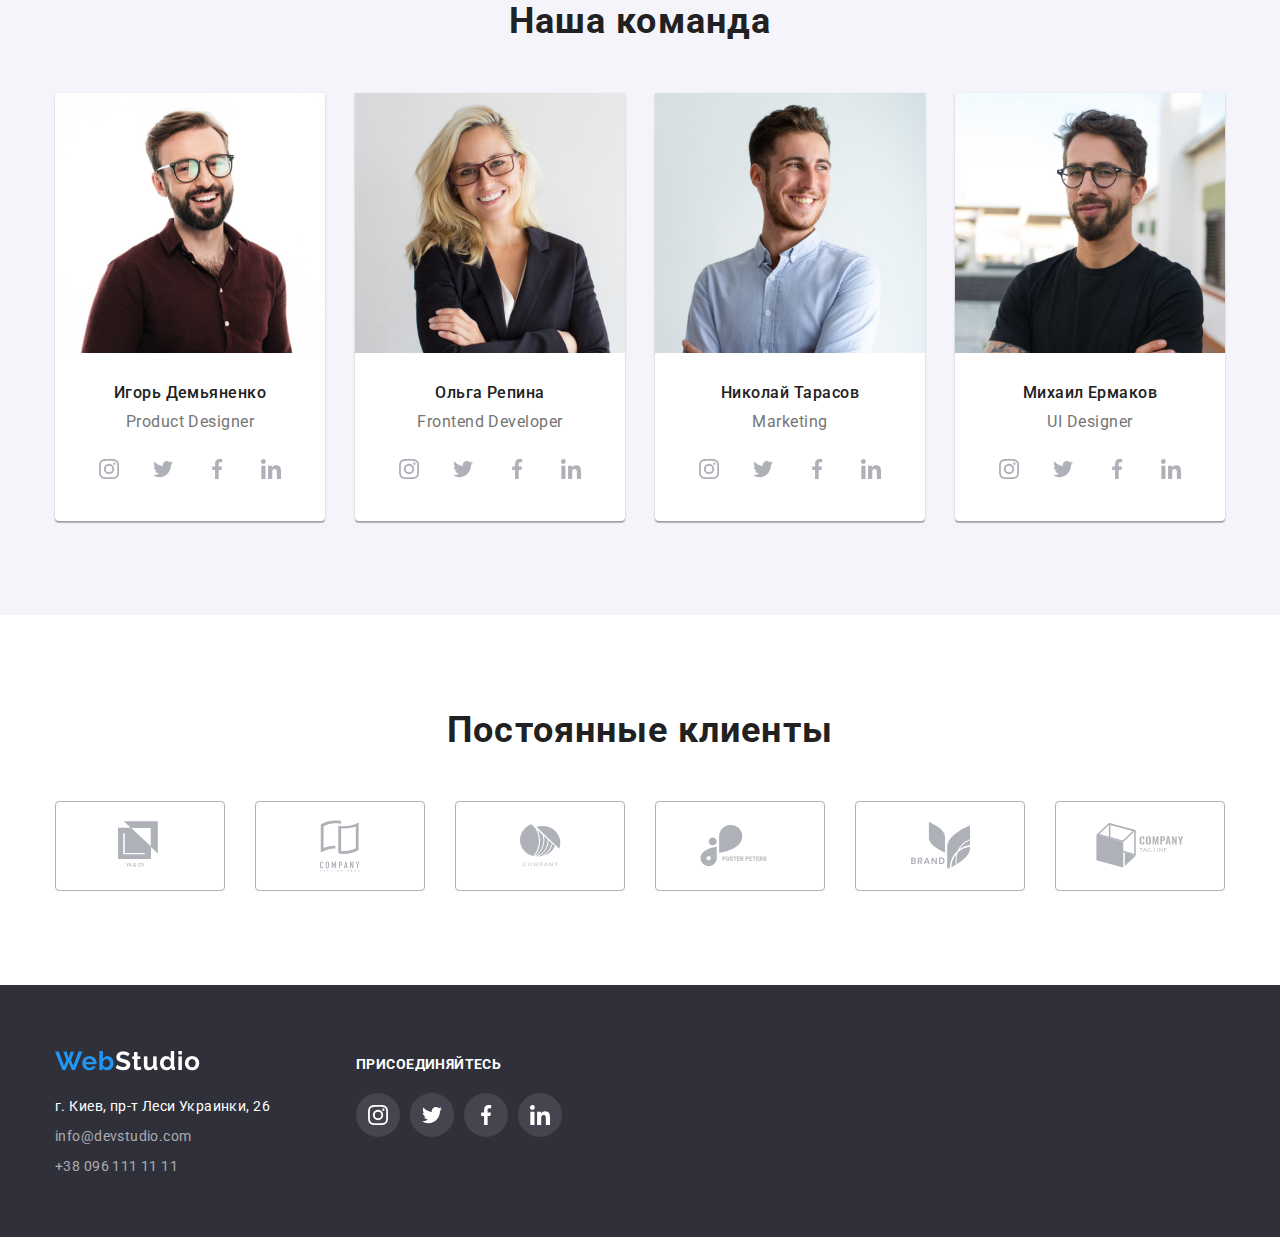
==== commit 28334edf: "на проверку" ====
--- a/index.html
+++ b/index.html
@@ -41,16 +41,16 @@
 		</div>
 	</header>
 
-
 	<main id="main">
 		<!--Блок герой-->
 		<section class="block-hero">
 			<div class="container">
 				<h1>Эффективные решения<br>для вашего бизнеса</h1>
 				<!--<a href="#">Заказать услугу</a> переделал на кнопку согласно описи в макете-->
-				<button>Заказать услугу</button>
-			</div>
-		</section>
+				<button class="btn" data-modal-open>Заказать услугу</button>
+			</div>
+		</section>
+
 		<section class="our-features">
 			<div class="container">
 
@@ -376,6 +376,16 @@
 				</div>
 			</div>
 		</div>
-   </footer>		
+	</footer>
+	<div class="backdrop is-hidden" data-modal>
+		<div	class="modal">
+			<button class="btn" data-modal-close>
+				<svg class="close-button" width="18" height="18">
+					<use href="./images/symbol-defs.svg#icon-close"></use>
+				</svg>
+			</button>
+		</div>
+	</div>
+	<script src="./js/modal.js"></script>		
 </body>
 </html>--- a/css/style.css
+++ b/css/style.css
@@ -12,6 +12,7 @@
 	--gradient-color: rgba(47, 48, 58, 0.4);
 	--icon-footer-bg: rgba(255, 255, 255, 0.1);
 	--icon-team-color: #AFB1B8;
+	--transition-function: 250ms cubic-bezier(0.4, 0, 0.2, 1);
 }
 
 body {
@@ -45,6 +46,67 @@
 	margin-left: auto;
 	margin-right: auto;
 }
+/*MODAL*/
+
+.backdrop {
+	position: fixed;
+	top: 0;
+	right: 0;
+	bottom: 0;
+	left: 0;
+	z-index: 2;
+
+	background: rgba(0, 0, 0, 0.2);
+	transition: var(--transition-function);
+
+}
+
+.backdrop.is-hidden {
+	opacity: 0;
+	pointer-events: none;
+}
+
+.modal {
+
+	height: 581px;
+	width: 528px;
+
+	position: absolute;
+	top: 50%;
+	left: 50%;
+	transform: translate(-50%, -50%);
+
+	background: #FFFFFF;
+	box-shadow: 0px 1px 3px rgba(0, 0, 0, 0.12), 0px 1px 1px rgba(0, 0, 0, 0.14), 0px 2px 1px rgba(0, 0, 0, 0.2);
+	border-radius: 4px;
+}
+
+.modal > button {
+	display: flex;
+	justify-content: center;
+	align-items: center;
+	position: absolute;
+	top: 8px;
+	right: 8px;
+	margin: 0;
+	border-radius: 50%;
+	border: 1px solid rgba(0, 0, 0, 0.1);
+	width: 30px;
+	height: 30px;
+	padding: 9px;
+	cursor: pointer;
+
+}
+
+.modal .close-button {
+	display: block;
+	min-width: 18px;
+	min-height: 18px;
+}
+
+
+
+
 /*HEADER*/
 
 #header {
@@ -100,9 +162,14 @@
 	display: flex;
 	margin-left: 305px;
 
+
+}
+.contact-us a {
+	display: block;
 	padding-bottom: 32px;
-	padding-top: 32px;	
-}
+	padding-top: 32px;
+}
+
 
 .logo-header {
 	padding-top: 6px;
@@ -142,7 +209,7 @@
 .contact-us a:focus  {
 	color: var(--acent-text-color-navigation);
 	fill: var(--acent-text-color-navigation);
-	transition: 250ms cubic-bezier(0.4, 0, 0.2, 1);
+	transition: var(--transition-function);
 }
 
 .contact-us-list a{
@@ -202,19 +269,19 @@
 	text-align: center;
 	letter-spacing: 0.06em;
 	color: var(--hero-text-color);
+	background: var(--hero-button-bg);
 	box-shadow: 0px 4px 4px rgba(0, 0, 0, 0.15);
+	border-color: var(--hero-button-bg-activ);
 	border-radius: 4px;
+	cursor: pointer;
 }
 
 /* изменение фона при наведении на кнопку*/
-.block-hero button {
-	background: var(--hero-button-bg);
-}
 
 .block-hero button:hover,
 .block-hero button:focus {
 	background: var(--hero-button-bg-activ);
-	transition: 250ms cubic-bezier(0.4, 0, 0.2, 1);
+	transition: var(--transition-function);
 }
 
 /*end HERO*/
@@ -463,7 +530,7 @@
 .social-list-team > li:hover {
 	background-color: var(--hero-button-bg);
 	fill: var(--hero-text-color);
-	transition: 250ms cubic-bezier(0.4, 0, 0.2, 1);
+	transition: var(--transition-function);
 }
 
 /*regular-customers*/
@@ -510,7 +577,7 @@
 .regular-customers-list  a:hover {
 	border-color: var(--hero-button-bg);
 	fill: var(--hero-button-bg);
-	transition: 250ms cubic-bezier(0.4, 0, 0.2, 1);
+	transition: var(--transition-function);
 }
 /*end regular-customers*/
 
@@ -629,7 +696,7 @@
 .social-list a:focus,
 .social-list > li:hover {
 	background-color: var(--hero-button-bg);
-	transition: 250ms cubic-bezier(0.4, 0, 0.2, 1);
+	transition: var(--transition-function);
 }
 
 
@@ -685,7 +752,7 @@
 	box-shadow: 0px 3px 1px rgba(0, 0, 0, 0.1), 0px 1px 2px rgba(0, 0, 0, 0.08), 0px 2px 2px rgba(0, 0, 0, 0.12);
 
 	background: var(--acent-text-color-navigation);
-	transition: 250ms cubic-bezier(0.4, 0, 0.2, 1);
+	transition: var(--transition-function);
 }
 
 /*END ФИЛЬТР*/
@@ -741,7 +808,7 @@
 .project-card > a:focus .project-image-overlay,
 .project-card > a:hover  .project-image-overlay {
 	transform: translateY(0);
-	transition: 250ms cubic-bezier(0.4, 0, 0.2, 1);
+	transition: var(--transition-function);
 }
 /*--*/
 .project-content {
@@ -783,7 +850,7 @@
 .project-card > a:focus,
 .project-card > a:hover {
 	box-shadow: 0px 1px 1px rgba(0, 0, 0, 0.12), 0px 4px 4px rgba(0, 0, 0, 0.06), 1px 4px 6px rgba(0, 0, 0, 0.16);
-	transition: 250ms cubic-bezier(0.4, 0, 0.2, 1);
+	transition: var(--transition-function);
 }
 
 /* END НАШИ ПРОЕКТЫ*/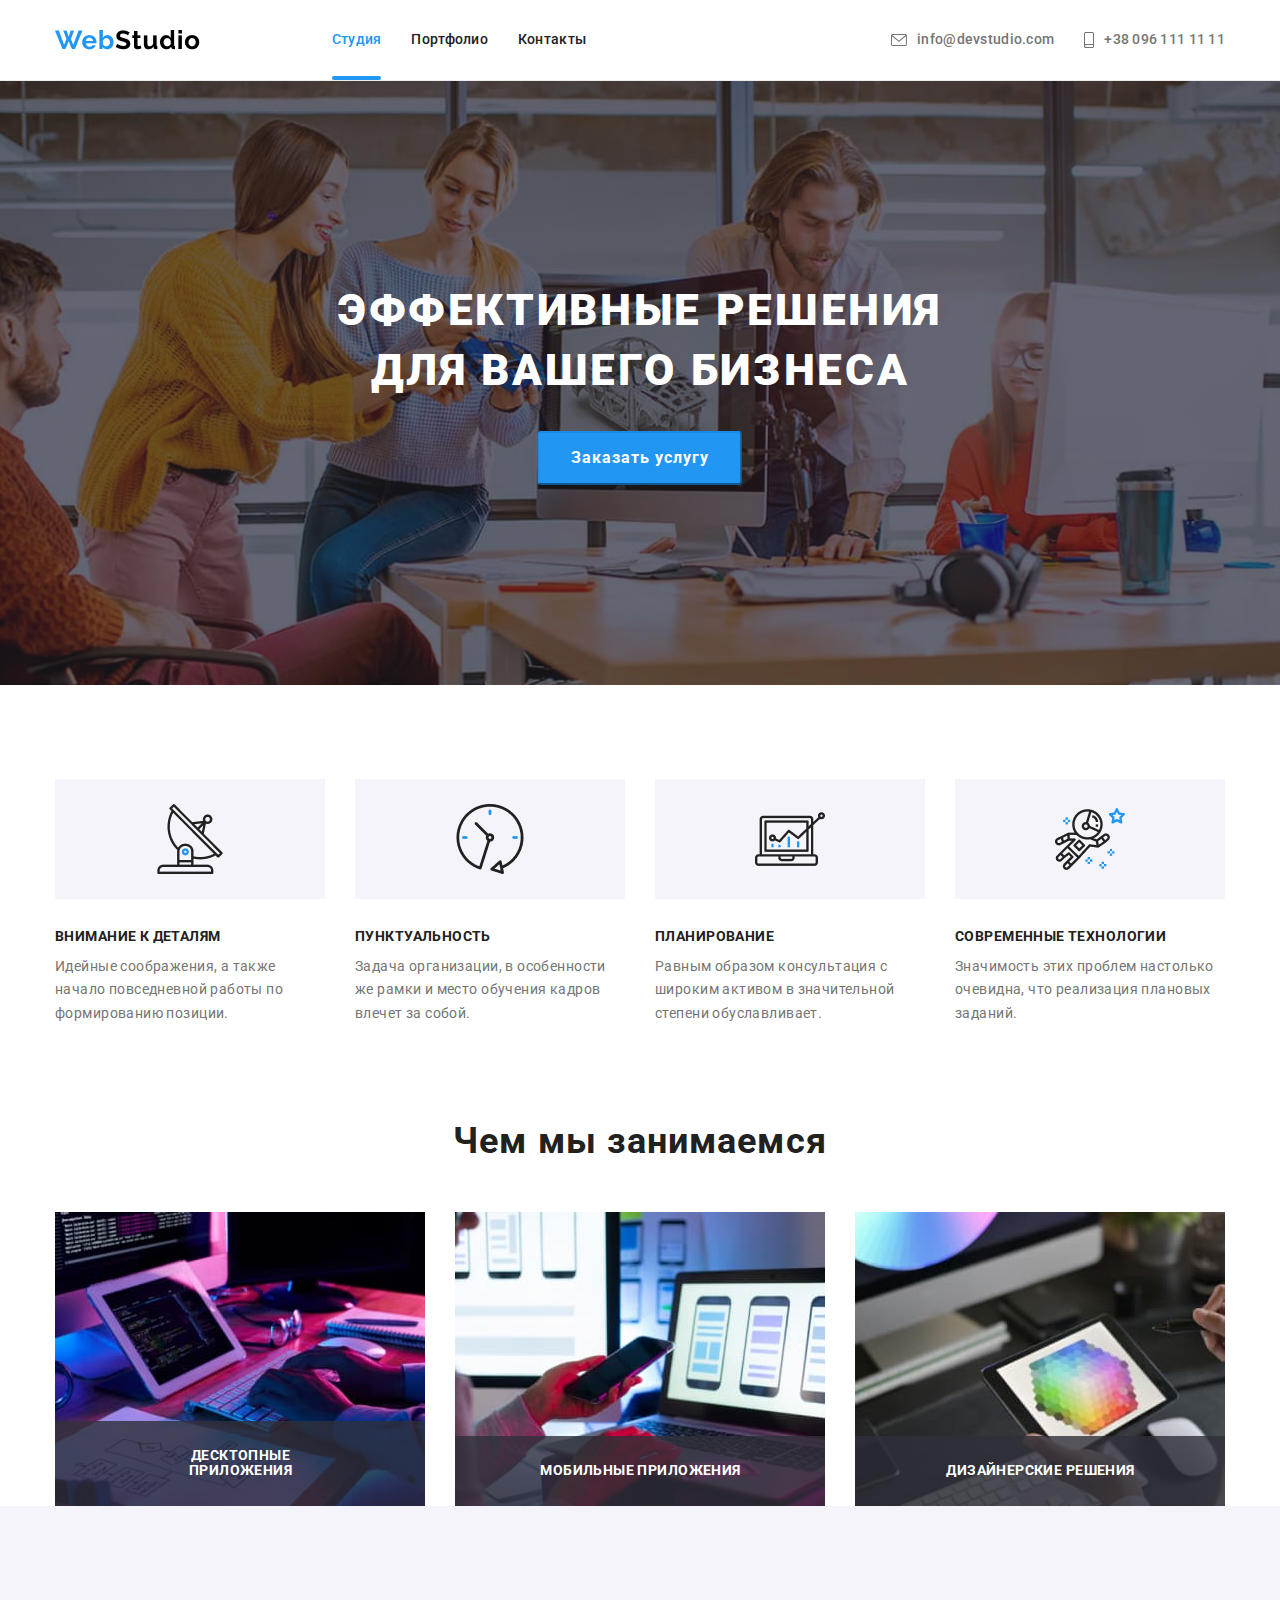
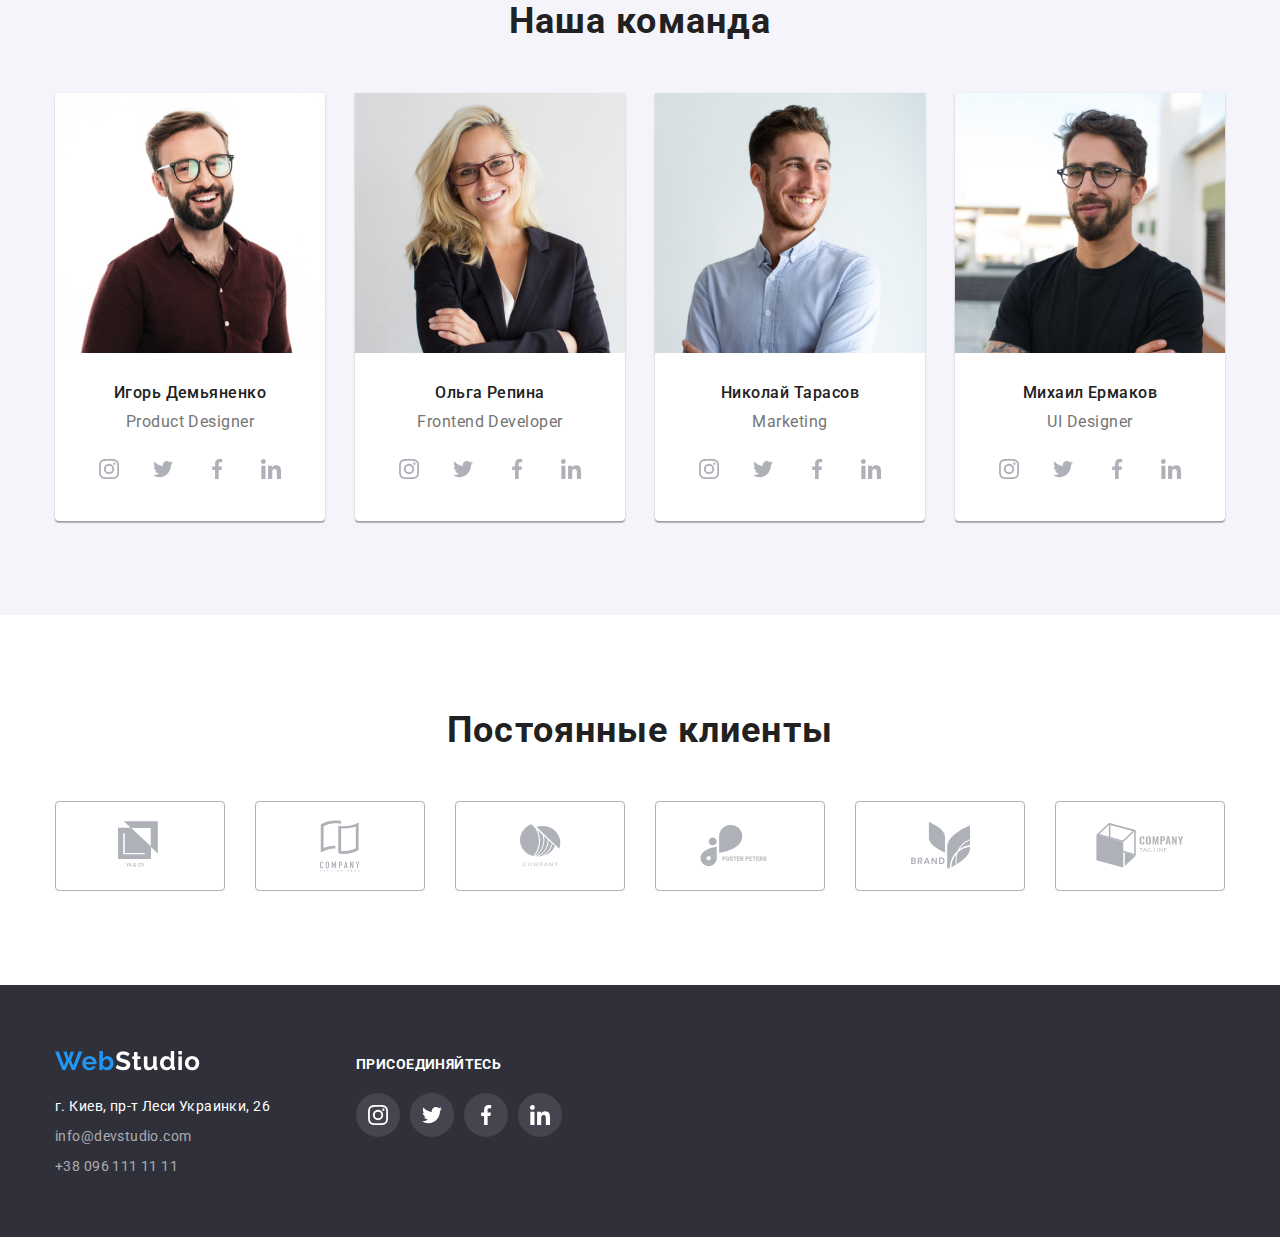
==== commit 54386c1a: "исправлено анимацию модалки" ====
--- a/index.html
+++ b/index.html
@@ -3,7 +3,7 @@
 <head>
 	<meta charset="UTF-8">
 	<meta name="viewport" content="width=device-width, initial-scale=1.0">
-	<title>homework4</title>
+	<title>homework5</title>
 	<link href="https://fonts.googleapis.com/css2?family=Roboto:wght@400;500;700;900&display=swap" rel="stylesheet">
 	<link rel="stylesheet" href="./css/modern-normalize.css">
 	<link rel="stylesheet" href="./css/style.css">
--- a/css/style.css
+++ b/css/style.css
@@ -12,7 +12,6 @@
 	--gradient-color: rgba(47, 48, 58, 0.4);
 	--icon-footer-bg: rgba(255, 255, 255, 0.1);
 	--icon-team-color: #AFB1B8;
-	--transition-function: 250ms cubic-bezier(0.4, 0, 0.2, 1);
 }
 
 body {
@@ -57,7 +56,10 @@
 	z-index: 2;
 
 	background: rgba(0, 0, 0, 0.2);
-	transition: var(--transition-function);
+
+	transition-duration: 250ms;
+   transition-timing-function: cubic-bezier(0.4, 0, 0.2, 1);
+	transition-delay: 0;
 
 }
 
@@ -76,7 +78,7 @@
 	left: 50%;
 	transform: translate(-50%, -50%);
 
-	background: #FFFFFF;
+	background: var(--primary-bg-color);
 	box-shadow: 0px 1px 3px rgba(0, 0, 0, 0.12), 0px 1px 1px rgba(0, 0, 0, 0.14), 0px 2px 1px rgba(0, 0, 0, 0.2);
 	border-radius: 4px;
 }
@@ -91,6 +93,7 @@
 	margin: 0;
 	border-radius: 50%;
 	border: 1px solid rgba(0, 0, 0, 0.1);
+	background: var(--primary-bg-color);
 	width: 30px;
 	height: 30px;
 	padding: 9px;
@@ -189,18 +192,28 @@
 
 .navygation a,
 .contact-us a {
-
 	text-decoration: none;
 	font-weight: 500;
 	font-size: 14px;
 	line-height: 1.14;
 	letter-spacing: 0.02em;
+
 }
 .navygation a {
 	color: var(--primary-text-color);
+
+	transition-property: color;
+	transition-duration: 250ms;
+   transition-timing-function: cubic-bezier(0.4, 0, 0.2, 1);
+	transition-delay: 0;
 }
 .contact-us  a {
 	color: var(--secondary-text-color);
+
+	transition-property: color, fill;
+	transition-duration: 250ms;
+   transition-timing-function: cubic-bezier(0.4, 0, 0.2, 1);
+	transition-delay: 0;
 }
 
 .navygation a:hover,
@@ -209,13 +222,13 @@
 .contact-us a:focus  {
 	color: var(--acent-text-color-navigation);
 	fill: var(--acent-text-color-navigation);
-	transition: var(--transition-function);
-}
-
-.contact-us-list a{
+}
+
+.contact-us-list {
 	display: flex;
 	flex-direction: row;
 	justify-content: space-between;
+	align-items: center;
 }
 
 .contact-us-icon {
@@ -270,10 +283,15 @@
 	letter-spacing: 0.06em;
 	color: var(--hero-text-color);
 	background: var(--hero-button-bg);
-	box-shadow: 0px 4px 4px rgba(0, 0, 0, 0.15);
+	/*box-shadow: 0px 4px 4px rgba(0, 0, 0, 0.15);*/
 	border-color: var(--hero-button-bg-activ);
 	border-radius: 4px;
 	cursor: pointer;
+
+	transition-property: background, box-shadow;
+	transition-duration: 250ms;
+   transition-timing-function: cubic-bezier(0.4, 0, 0.2, 1);
+	transition-delay: 0;
 }
 
 /* изменение фона при наведении на кнопку*/
@@ -281,7 +299,7 @@
 .block-hero button:hover,
 .block-hero button:focus {
 	background: var(--hero-button-bg-activ);
-	transition: var(--transition-function);
+	box-shadow: 0px 4px 4px rgba(0, 0, 0, 0.15);
 }
 
 /*end HERO*/
@@ -513,8 +531,6 @@
 	width: 44px;
 	height: 44px;
 	border-radius: 50%;
-	background: #ffffff;
-	fill: var(--icon-team-color);
 }
 
 .social-list-team a {
@@ -524,13 +540,19 @@
 	width: 44px;
 	height: 44px;
 	border-radius: 50%;
+	background: #ffffff;
+	fill: var(--icon-team-color);
+
+	transition-property: background-color, fill;
+	transition-duration: 250ms;
+   transition-timing-function: cubic-bezier(0.4, 0, 0.2, 1);
+	transition-delay: 0;
 }
 
 .social-list-team a:focus,
-.social-list-team > li:hover {
+.social-list-team a:hover {
 	background-color: var(--hero-button-bg);
 	fill: var(--hero-text-color);
-	transition: var(--transition-function);
 }
 
 /*regular-customers*/
@@ -571,13 +593,17 @@
 	border-radius: 4px;
 	fill:  #AFB1B8;
 	cursor: pointer;
+
+	transition-property: border-color, fill;
+	transition-duration: 250ms;
+   transition-timing-function: cubic-bezier(0.4, 0, 0.2, 1);
+	transition-delay: 0;
 }
 
 .regular-customers-list a:focus,
-.regular-customers-list  a:hover {
+.regular-customers-list a:hover {
 	border-color: var(--hero-button-bg);
 	fill: var(--hero-button-bg);
-	transition: var(--transition-function);
 }
 /*end regular-customers*/
 
@@ -680,8 +706,6 @@
    align-items: center;
 	width: 44px;
 	height: 44px;
-	background-color: var(--icon-footer-bg);
-	border-radius: 50%;
 }
 
 .social-list a {
@@ -691,12 +715,17 @@
 	width: 44px;
 	height: 44px;
 	border-radius: 50%;
+	background-color: var(--icon-footer-bg);
+
+	transition-property: background-color;
+	transition-duration: 250ms;
+   transition-timing-function: cubic-bezier(0.4, 0, 0.2, 1);
+	transition-delay: 0;
 }
 
 .social-list a:focus,
-.social-list > li:hover {
+.social-list a:hover {
 	background-color: var(--hero-button-bg);
-	transition: var(--transition-function);
 }
 
 
@@ -741,18 +770,20 @@
 	background: var(--filter-bg-color);
 	border-radius: 4px;
 	padding: 6px 22px;
-}
+
+	transition-property: color, box-shadow, background;
+	transition-duration: 250ms;
+   transition-timing-function: cubic-bezier(0.4, 0, 0.2, 1);
+	transition-delay: 0;
+}
+
 .filters a:hover,
 .filters a:focus {		
-	font-weight: 500;
-	font-size: 16px;
-	line-height: 1.62;
-	letter-spacing: 0.03em;
+
 	color: var(--hero-text-color);
 	box-shadow: 0px 3px 1px rgba(0, 0, 0, 0.1), 0px 1px 2px rgba(0, 0, 0, 0.08), 0px 2px 2px rgba(0, 0, 0, 0.12);
-
 	background: var(--acent-text-color-navigation);
-	transition: var(--transition-function);
+
 }
 
 /*END ФИЛЬТР*/
@@ -803,12 +834,16 @@
 	letter-spacing: 0.03em;
 	background-color: rgba(33, 150, 243, 0.9);
 	color: var(--hero-text-color);
+
+	transition-property: transform;
+	transition-duration: 250ms;
+   transition-timing-function: cubic-bezier(0.4, 0, 0.2, 1);
+	transition-delay: 0;
 }
 
 .project-card > a:focus .project-image-overlay,
 .project-card > a:hover  .project-image-overlay {
 	transform: translateY(0);
-	transition: var(--transition-function);
 }
 /*--*/
 .project-content {
@@ -845,12 +880,17 @@
 	display: block;
 	width: 100%;
 	height: 100%;
+
+	transition-property: box-shadow;
+	transition-duration: 250ms;
+   transition-timing-function: cubic-bezier(0.4, 0, 0.2, 1);
+	transition-delay: 0;
+	
 }
 
 .project-card > a:focus,
 .project-card > a:hover {
 	box-shadow: 0px 1px 1px rgba(0, 0, 0, 0.12), 0px 4px 4px rgba(0, 0, 0, 0.06), 1px 4px 6px rgba(0, 0, 0, 0.16);
-	transition: var(--transition-function);
 }
 
 /* END НАШИ ПРОЕКТЫ*/